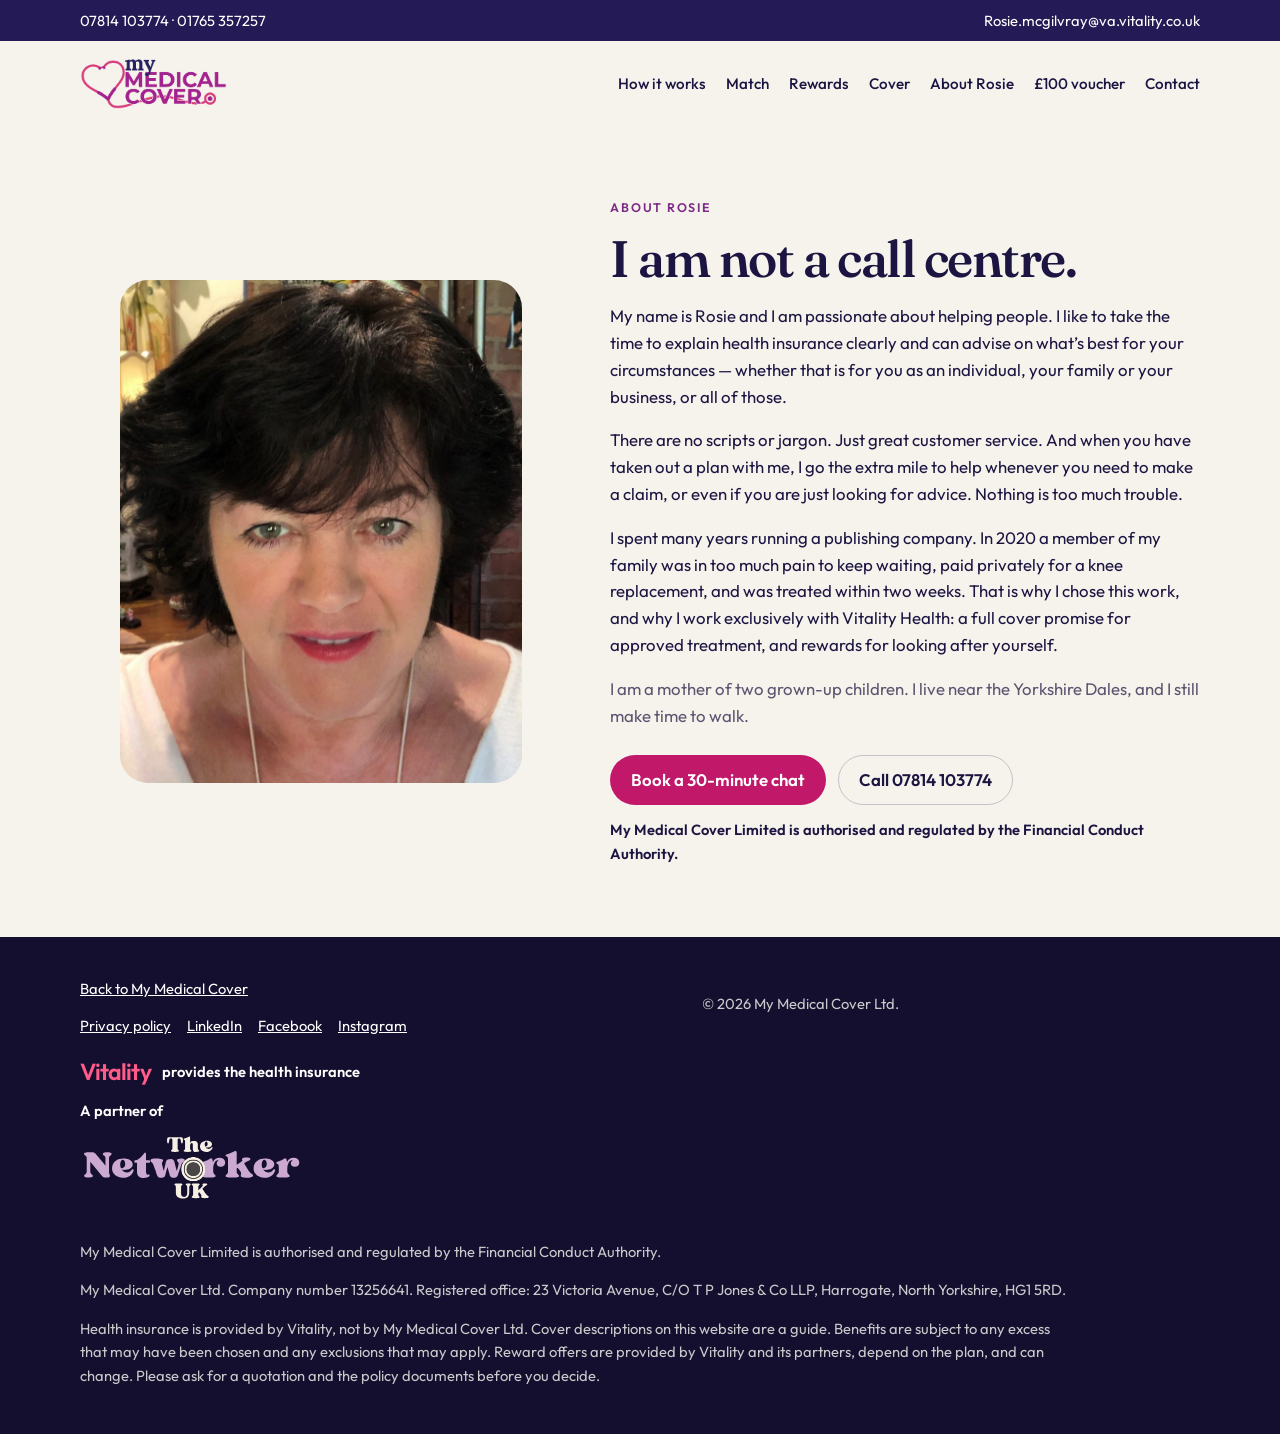
==== about.html @ 62c03670 "Show My Medical Cover as a partner of The Networker UK. Co-authored-by: Cursor <cursoragent@cursor.c" ====
<!DOCTYPE html>
<html lang="en-GB">
<head>
  <meta charset="utf-8">
  <meta name="viewport" content="width=device-width, initial-scale=1">
  <title>About Rosie McGilvray | My Medical Cover, Harrogate</title>
  <meta name="description" content="Rosie McGilvray at My Medical Cover Ltd in Harrogate explains Vitality health insurance in plain language, then stays with you after a plan starts.">
  <link rel="canonical" href="https://my-mc.co.uk/about.html">
  <meta property="og:title" content="About Rosie McGilvray | My Medical Cover, Harrogate">
  <meta property="og:description" content="Rosie McGilvray at My Medical Cover Ltd in Harrogate explains Vitality health insurance in plain language, then stays with you after a plan starts.">
  <meta property="og:type" content="website">
  <meta property="og:url" content="https://my-mc.co.uk/about.html">
  <meta property="og:image" content="https://my-mc.co.uk/assets/rosie.jpg">
  <meta property="og:locale" content="en_GB">
  <meta name="twitter:card" content="summary">
  <script type="application/ld+json">
  {"@context":"https://schema.org","@type":"ProfessionalService","@id":"https://my-mc.co.uk/#business","name":"My Medical Cover Ltd","url":"https://my-mc.co.uk/","email":"Rosie.mcgilvray@va.vitality.co.uk","telephone":["+447814103774","+441765357257"],"address":{"@type":"PostalAddress","streetAddress":"23 Victoria Avenue, C/O T P Jones & Co LLP","addressLocality":"Harrogate","addressRegion":"North Yorkshire","postalCode":"HG1 5RD","addressCountry":"GB"},"founder":{"@type":"Person","name":"Rosie McGilvray"},"sameAs":["https://www.facebook.com/My-Medical-Cover-Ltd-100905602225410/","https://instagram.com/mymedicalcover","https://www.linkedin.com/in/rosie-mcgilvray-77485217/"]}
  </script>
  <link rel="icon" href="assets/logo.png">
  <link rel="preconnect" href="https://fonts.googleapis.com">
  <link rel="preconnect" href="https://fonts.gstatic.com" crossorigin>
  <link href="https://fonts.googleapis.com/css2?family=Fraunces:opsz,wght@9..144,500;9..144,620&family=Outfit:wght@300;400;500;600&display=swap" rel="stylesheet">
  <link rel="stylesheet" href="css/styles.css?v=20">
</head>
<body>
  <a class="skip" href="#main">Skip to content</a>
  <div class="topbar">
    <div class="topbar-inner">
      <span><a href="tel:07814103774">07814 103774</a> · <a href="tel:01765357257">01765 357257</a></span>
      <a href="mailto:Rosie.mcgilvray@va.vitality.co.uk">Rosie.mcgilvray@va.vitality.co.uk</a>
    </div>
  </div>
  <header class="nav">
    <div class="nav-inner">
      <a class="logo" href="index.html" aria-label="My Medical Cover home"><img src="assets/logo.png" alt="My Medical Cover"></a>
      <button class="menu-btn" type="button" aria-expanded="false" aria-controls="nav-links">Menu</button>
      <ul class="nav-links" id="nav-links">
        <li><a href="index.html#steps">How it works</a></li>
        <li><a href="quiz.html">Match</a></li>
        <li><a href="rewards.html">Rewards</a></li>
        <li><a href="cover.html">Cover</a></li>
        <li><a href="about.html">About Rosie</a></li>
        <li><a href="refer.html">£100 voucher</a></li>
        <li><a href="index.html#contact">Contact</a></li>
      </ul>
    </div>
  </header>

  <main id="main">
    <section class="section">
      <div class="wrap split">
        <figure class="portrait">
          <img src="assets/rosie.jpg" width="852" height="1024" alt="Rosie McGilvray, who advises on Vitality health insurance through My Medical Cover">
        </figure>
        <div>
          <p class="kicker">About Rosie</p>
          <h1>I am not a call centre.</h1>
          <p>My name is Rosie and I am passionate about helping people. I like to take the time to explain health insurance clearly and can advise on what’s best for your circumstances — whether that is for you as an individual, your family or your business, or all of those.</p>
          <p>There are no scripts or jargon. Just great customer service. And when you have taken out a plan with me, I go the extra mile to help whenever you need to make a claim, or even if you are just looking for advice. Nothing is too much trouble.</p>
          <p>I spent many years running a publishing company. In 2020 a member of my family was in too much pain to keep waiting, paid privately for a knee replacement, and was treated within two weeks. That is why I chose this work, and why I work exclusively with Vitality Health: a full cover promise for approved treatment, and rewards for looking after yourself.</p>
          <p class="muted">I am a mother of two grown-up children. I live near the Yorkshire Dales, and I still make time to walk.</p>
          <div class="hero-actions">
            <a class="btn btn-primary" href="https://outlook.office365.com/owa/calendar/DiscussionwithRosie@VitalityCloud.onmicrosoft.com/bookings/">Book a 30-minute chat</a>
            <a class="btn btn-ghost" href="tel:07814103774">Call 07814 103774</a>
          </div>
          <p class="fca-note">My Medical Cover Limited is authorised and regulated by the Financial Conduct Authority.</p>
        </div>
      </div>
    </section>
  </main>

  <footer>
    <div class="wrap">
      <div class="footer-grid">
        <div>
          <a href="index.html">Back to My Medical Cover</a>
          <ul class="footer-links">
            <li><a href="privacy.html">Privacy policy</a></li>
            <li><a href="https://www.linkedin.com/in/rosie-mcgilvray-77485217/">LinkedIn</a></li>
            <li><a href="https://www.facebook.com/My-Medical-Cover-Ltd-100905602225410/">Facebook</a></li>
            <li><a href="https://instagram.com/mymedicalcover">Instagram</a></li>
          </ul>
        </div>
        <p>© <span id="year">2026</span> My Medical Cover Ltd.</p>
      </div>
      <div class="legal">
        <p class="partner partner-on-dark"><span class="vitality-mark">Vitality</span><span>provides the health insurance</span></p>
        <a class="networker-partner" href="https://www.thenetworkeruk.com" target="_blank" rel="noopener noreferrer">
          <span>A partner of</span>
          <img src="assets/networker.svg?v=2" alt="The Networker UK" width="148" height="68">
          <span class="visually-hidden">(opens in a new tab)</span>
        </a>
        <p>My Medical Cover Limited is authorised and regulated by the Financial Conduct Authority.</p>
        <p>My Medical Cover Ltd. Company number 13256641. Registered office: 23 Victoria Avenue, C/O T P Jones &amp; Co LLP, Harrogate, North Yorkshire, HG1 5RD.</p>
        <p>Health insurance is provided by Vitality, not by My Medical Cover Ltd. Cover descriptions on this website are a guide. Benefits are subject to any excess that may have been chosen and any exclusions that may apply. Reward offers are provided by Vitality and its partners, depend on the plan, and can change. Please ask for a quotation and the policy documents before you decide.</p>
      </div>
    </div>
  </footer>
  <script src="js/main.js?v=3"></script>
  <script>document.getElementById("year").textContent = new Date().getFullYear();</script>
</body>
</html>
---- css/styles.css ----
:root {
  --ink: #1c1542;
  --navy: #241a55;
  --magenta: #c2186a;
  --magenta-deep: #9c1454;
  --plum: #7c2b86;
  --blush: #f8eef4;
  --paper: #f6f2ec;
  --white: #fffcf8;
  --line: rgba(28, 21, 66, 0.12);
  --muted: #5b5570;
  --shadow: 0 24px 60px rgba(28, 21, 66, 0.08);
  --radius: 22px;
  --max: 1120px;
  --serif: "Fraunces", "Iowan Old Style", Palatino, serif;
  --sans: "Outfit", "Avenir Next", "Segoe UI", sans-serif;
}

* { box-sizing: border-box; }
html { scroll-behavior: smooth; }
body {
  margin: 0;
  color: var(--ink);
  background: var(--paper);
  font-family: var(--sans);
  font-size: 1.05rem;
  line-height: 1.6;
  font-weight: 400;
}
img { max-width: 100%; display: block; }
a { color: var(--magenta-deep); }
button, input, select, textarea { font-family: inherit; }
.skip {
  position: absolute;
  left: 1rem;
  top: -4rem;
  background: var(--ink);
  color: white;
  padding: 0.6rem 0.9rem;
  z-index: 20;
}
.skip:focus { top: 1rem; }
.visually-hidden {
  position: absolute;
  width: 1px;
  height: 1px;
  padding: 0;
  margin: -1px;
  overflow: hidden;
  clip: rect(0, 0, 0, 0);
  white-space: nowrap;
  border: 0;
}

.topbar {
  background: var(--navy);
  color: rgba(255, 252, 248, 0.88);
  font-size: 0.92rem;
}
.topbar-inner, .nav-inner, .wrap {
  width: min(var(--max), calc(100% - 2rem));
  margin-inline: auto;
}
.topbar-inner {
  display: flex;
  justify-content: space-between;
  gap: 1rem;
  padding: 0.55rem 0;
  flex-wrap: wrap;
}
.topbar a { color: white; text-decoration: none; }
.topbar a:hover { text-decoration: underline; }

.nav {
  position: sticky;
  top: 0;
  z-index: 10;
  background: rgba(246, 242, 236, 0.92);
  backdrop-filter: blur(14px);
  border-bottom: 1px solid transparent;
}
.nav.scrolled { border-bottom-color: var(--line); }
.nav-inner {
  display: flex;
  align-items: center;
  justify-content: space-between;
  gap: 1rem;
  min-height: 84px;
}
.logo img { height: 52px; width: auto; }
.nav-links {
  display: flex;
  align-items: center;
  gap: 1.25rem;
  list-style: none;
  margin: 0;
  padding: 0;
}
.nav-links a {
  color: var(--ink);
  text-decoration: none;
  font-size: 0.95rem;
  font-weight: 500;
}
.nav-links a:hover { color: var(--magenta-deep); }
.menu-btn {
  display: none;
  border: 1px solid var(--line);
  background: var(--white);
  border-radius: 999px;
  padding: 0.55rem 0.9rem;
  font-weight: 600;
}

.btn {
  display: inline-flex;
  align-items: center;
  justify-content: center;
  gap: 0.4rem;
  border-radius: 999px;
  padding: 0.85rem 1.25rem;
  text-decoration: none;
  font-weight: 600;
  border: 1.5px solid transparent;
  cursor: pointer;
  line-height: 1.2;
}
.btn-primary { background: var(--magenta); color: white; }
.btn-primary:hover { background: var(--magenta-deep); }
.btn-ghost {
  background: transparent;
  color: var(--ink);
  border-color: rgba(28, 21, 66, 0.22);
}
.btn-ghost:hover { border-color: var(--ink); }
.btn-light { background: white; color: var(--magenta-deep); }

.hero { padding: 3.2rem 0 2rem; }
.hero-grid {
  display: grid;
  grid-template-columns: 1.35fr 0.85fr;
  gap: 2.5rem;
  align-items: end;
}
.partner {
  display: flex;
  align-items: center;
  gap: 0.7rem;
  margin: 0 0 1rem;
  font-weight: 600;
}
.vitality-mark {
  color: #f41c5e;
  font-weight: 600;
  font-size: 1.45rem;
  letter-spacing: -0.04em;
  line-height: 1;
}
.partner-on-dark { color: white; margin: 0 0 1rem; }
.partner-on-dark .vitality-mark { color: #ff5c8a; }
.networker-partner {
  display: inline-flex;
  flex-direction: column;
  align-items: flex-start;
  gap: 0.35rem;
  margin: 0 0 1.2rem;
  color: white;
  text-decoration: none;
  font-weight: 600;
}
.networker-partner img {
  height: 78px;
  width: auto;
  display: block;
}
.about-tease {
  display: grid;
  grid-template-columns: 128px 1fr;
  gap: 1.4rem;
  align-items: center;
  background: var(--white);
  border: 1px solid var(--line);
  border-radius: 28px;
  padding: 1.15rem;
}
.about-tease img {
  width: 128px;
  height: 128px;
  object-fit: cover;
  object-position: center 15%;
  border-radius: 20px;
}
.about-tease h2 { font-size: clamp(1.8rem, 3vw, 2.4rem); }
.faq { display: grid; gap: 0.75rem; }
.faq article {
  background: var(--white);
  border: 1px solid var(--line);
  border-radius: 18px;
  padding: 1.15rem 1.25rem;
}
.faq h3 { font-size: 1.35rem; }
.faq p { margin: 0.35rem 0 0; }
.kicker {
  letter-spacing: 0.14em;
  text-transform: uppercase;
  font-size: 0.78rem;
  font-weight: 600;
  color: var(--plum);
  margin: 0 0 0.8rem;
}
h1, h2, h3 { font-family: var(--serif); font-weight: 560; letter-spacing: -0.03em; line-height: 1.08; }
h1 { font-size: clamp(3rem, 6vw, 5.35rem); margin: 0 0 1rem; }
.split h1, .refer h1 { font-size: clamp(2.2rem, 4vw, 3.3rem); }
.terms-title { font-size: 1.45rem; margin-top: 1.4rem; }
h2 { font-size: clamp(2.1rem, 4vw, 3.3rem); margin: 0 0 0.8rem; }
h3 { font-size: 1.45rem; margin: 0 0 0.4rem; }
.lede { font-size: 1.18rem; color: var(--muted); max-width: 38rem; }
.hero-actions { display: flex; flex-wrap: wrap; gap: 0.75rem; margin-top: 1.6rem; }
.fca-note {
  margin: 0.85rem 0 0;
  max-width: 36rem;
  font-size: 0.92rem;
  font-weight: 600;
  color: var(--ink);
}
.pull-quote {
  margin: 1.15rem 0 0;
  padding: 0 0 0 0.9rem;
  border: 0;
  border-left: 3px solid var(--magenta);
  max-width: 36rem;
}
.pull-quote p {
  margin: 0;
  font-family: var(--serif);
  font-size: 1.2rem;
  line-height: 1.35;
  color: var(--ink);
}
.pull-quote footer {
  margin-top: 0.4rem;
  padding: 0;
  background: transparent;
  color: var(--magenta-deep);
  font-weight: 600;
  font-size: 0.92rem;
}
.voucher-quote {
  margin: 1rem 0 0;
  padding: 0.9rem 0 0;
  border: 0;
  border-top: 1px solid rgba(255, 252, 248, 0.22);
}
.voucher-quote p { margin: 0; font-size: 0.98rem; }
.voucher-quote footer {
  margin-top: 0.35rem;
  padding: 0;
  background: transparent;
  color: white;
  font-weight: 600;
  font-size: 0.88rem;
}
.perk-band { padding: 0.4rem 0 1.2rem; }
.perk-carousel { position: relative; }
.perk-viewport {
  container-type: inline-size;
  overflow: hidden;
}
.perk-track {
  display: flex;
  gap: 0.75rem;
  transition: transform 0.55s ease;
}
.perk {
  display: flex;
  flex: 0 0 calc((100cqi - 2.25rem) / 4);
  flex-direction: column;
  background: var(--white);
  color: var(--ink);
  text-decoration: none;
  border: 1px solid var(--line);
  border-radius: 18px;
  overflow: hidden;
  box-shadow: 0 10px 24px rgba(20, 15, 46, 0.08);
}
.perk-controls {
  display: flex;
  gap: 0.5rem;
  margin-top: 0.9rem;
}
.perk-btn {
  display: inline-flex;
  align-items: center;
  justify-content: center;
  min-width: 2.6rem;
  height: 2.6rem;
  padding: 0 0.85rem;
  border-radius: 999px;
  border: 1.5px solid rgba(28, 21, 66, 0.22);
  background: var(--white);
  color: var(--ink);
  font-weight: 600;
  cursor: pointer;
}
.perk-btn svg {
  width: 1.15rem;
  height: 1.15rem;
  fill: none;
  stroke: currentColor;
  stroke-width: 1.8;
  stroke-linecap: round;
  stroke-linejoin: round;
}
.perk-pause { min-width: 5.2rem; }
@container (max-width: 900px) {
  .perk { flex-basis: calc((100cqi - 0.75rem) / 2); }
}
@container (max-width: 560px) {
  .perk { flex-basis: calc((100cqi - 0.75rem) / 1.2); }
}
.perk img {
  width: 100%;
  height: 132px;
  object-fit: cover;
}
.perk span { display: block; padding: 0.8rem 0.9rem 0.95rem; }
.perk strong { display: block; margin-bottom: 0.2rem; }
.perk small { display: block; color: var(--muted); font-weight: 500; line-height: 1.35; }

.voucher-card {
  background: var(--navy);
  color: white;
  border-radius: 28px;
  padding: 1.6rem 1.5rem 1.4rem;
  box-shadow: var(--shadow);
}
.voucher-card p { color: rgba(255, 252, 248, 0.94); }
.voucher-card .amount {
  color: white;
  font-family: var(--serif);
  font-size: 4.4rem;
  line-height: 0.9;
  margin: 0.2rem 0;
  font-weight: 560;
}
.voucher-card .amount span { font-size: 1.4rem; vertical-align: super; }
.voucher-card a { color: white; }
.voucher-card .btn-light { color: var(--navy); }
.voucher-card .btn-light:hover { background: var(--blush); color: var(--magenta-deep); }
.referrer {
  display: inline-block;
  border: 1px solid rgba(255,255,255,0.25);
  border-radius: 999px;
  padding: 0.25rem 0.7rem;
  font-size: 0.85rem;
  margin-bottom: 0.8rem;
}
.referrer a { color: white; font-weight: 600; }

.section { padding: 4.5rem 0; }
.section-head { max-width: 40rem; margin-bottom: 1.8rem; }
.muted { color: var(--muted); }

.split {
  display: grid;
  grid-template-columns: 0.9fr 1.1fr;
  gap: 3rem;
  align-items: center;
}
.portrait {
  border-radius: 28px;
  overflow: hidden;
  background: var(--blush);
  aspect-ratio: 4 / 5;
}
.portrait img { width: 100%; height: 100%; object-fit: cover; object-position: center 15%; }

.values, .cards, .quotes, .levels {
  display: grid;
  gap: 1rem;
}
.values { grid-template-columns: repeat(4, 1fr); }
.cards { grid-template-columns: repeat(3, 1fr); }
.levels { grid-template-columns: repeat(3, 1fr); }
.quotes { grid-template-columns: 1fr 1fr; }
.quotes.three { grid-template-columns: repeat(3, 1fr); }
.steps, .rewards { display: grid; gap: 1rem; }
.steps { grid-template-columns: repeat(3, 1fr); }
.start { padding-top: 0.4rem; padding-bottom: 1.5rem; }
.start-stage {
  background:
    radial-gradient(900px 280px at 100% 0%, rgba(216, 56, 120, 0.42), transparent 58%),
    linear-gradient(145deg, #241a55 0%, #3d226c 52%, #9a2464 100%);
  color: white;
  border-radius: 32px;
  padding: 2.4rem 2.1rem 2rem;
  box-shadow: 0 28px 70px rgba(36, 26, 85, 0.22);
}
.start-stage .kicker { color: #ffc6df; }
.start-stage h2 { color: white; }
.start-stage .section-head { margin-bottom: 1.4rem; }
.start-stage .section-head p:last-child { color: rgba(255, 252, 248, 0.82); margin: 0; }
.choices { display: grid; grid-template-columns: repeat(4, 1fr); gap: 0.75rem; }
.choice {
  display: flex;
  flex-direction: column;
  align-items: center;
  gap: 0.45rem;
  border: 1.5px solid transparent;
  background: var(--white);
  color: var(--ink);
  border-radius: 18px;
  padding: 1.05rem 0.8rem 0.95rem;
  font-size: 1.05rem;
  font-weight: 600;
  text-align: center;
  cursor: pointer;
  box-shadow: 0 10px 24px rgba(20, 15, 46, 0.12);
  transition: background 0.15s ease, color 0.15s ease, transform 0.15s ease;
}
.choice-icon {
  width: 28px;
  height: 28px;
  fill: none;
  stroke: currentColor;
  stroke-width: 1.7;
  stroke-linecap: round;
  stroke-linejoin: round;
}
.choice:hover { transform: translateY(-2px); }
.choice[aria-pressed="true"] {
  background: var(--magenta);
  color: white;
  box-shadow: 0 12px 28px rgba(194, 24, 106, 0.35);
}
.quiz-count { margin: 0 0 0.7rem; color: rgba(255, 252, 248, 0.82); font-weight: 600; }
.quiz-progress {
  height: 6px;
  border-radius: 999px;
  background: rgba(255, 252, 248, 0.22);
  margin-bottom: 1.3rem;
  overflow: hidden;
}
.quiz-progress span {
  display: block;
  height: 100%;
  width: 20%;
  background: white;
  border-radius: inherit;
}
.quiz-options { display: grid; grid-template-columns: 1fr 1fr; gap: 0.75rem; }
#start, #quiz { scroll-margin-top: 96px; }
.quiz-option {
  display: flex;
  flex-direction: row;
  align-items: center;
  gap: 0.75rem;
  text-align: left;
  min-height: 4.6rem;
}
.quiz-option input { margin: 0; flex: none; }
.quiz-option .emoji { font-size: 1.45rem; line-height: 1; flex: none; }
.quiz-option small { display: block; font-weight: 500; color: var(--muted); margin-top: 0.15rem; }
.quiz-option[aria-pressed="true"] small { color: rgba(255, 252, 248, 0.86); }
.quiz-nav { display: flex; flex-wrap: wrap; gap: 0.75rem; margin-top: 1rem; }
.start-stage .quiz-back {
  color: white;
  border-color: rgba(255, 252, 248, 0.4);
  background: transparent;
}
.quiz-form {
  margin-top: 0.2rem;
  color: var(--ink);
}
.quiz-form .quiz-back {
  color: var(--ink);
  border-color: rgba(28, 21, 66, 0.28);
}
#quiz-success, #quiz-success h3, #quiz-success p { color: var(--ink); }
#quiz-time-label { font-size: 0.9rem; font-weight: 600; }
.quiz-step h2 { color: white; font-size: clamp(1.8rem, 3vw, 2.5rem); }
.quiz-step > p { color: rgba(255, 252, 248, 0.86); margin-top: 0; }
.choice-result { margin-top: 1rem; color: var(--ink); }
.choice-result h3 { margin-top: 0; color: var(--ink); }
.rewards { grid-template-columns: repeat(3, 1fr); }
.step-num {
  font-family: var(--serif);
  font-size: 2rem;
  color: var(--magenta);
  line-height: 1;
  margin-bottom: 0.35rem;
}

.panel, .quote, .level {
  background: var(--white);
  border: 1px solid var(--line);
  border-radius: var(--radius);
  padding: 1.25rem 1.2rem 1.15rem;
}
.panel.reward {
  padding: 0;
  overflow: hidden;
  display: flex;
  flex-direction: column;
}
.reward img {
  width: 100%;
  height: 180px;
  object-fit: cover;
}
.reward > div { padding: 1.05rem 1.15rem 1.15rem; }
.panel strong { display: block; font-size: 1.05rem; margin-bottom: 0.35rem; }
.list { margin: 0; padding-left: 1.1rem; }
.list li { margin: 0.45rem 0; }
.note {
  font-size: 0.92rem;
  color: var(--muted);
  border-left: 3px solid var(--magenta);
  padding-left: 0.9rem;
  margin-top: 1.2rem;
}

.quote p { margin: 0 0 0.8rem; }
.quote footer {
  font-weight: 600;
  font-size: 0.95rem;
  background: transparent;
  color: var(--magenta-deep);
  padding: 0;
}
.more-quotes { margin-top: 1rem; }
.more-quotes summary {
  cursor: pointer;
  font-weight: 600;
  color: var(--magenta-deep);
}

.refer {
  background: linear-gradient(180deg, #f3e4ee 0%, var(--paper) 100%);
}
.refer-grid {
  display: grid;
  grid-template-columns: 0.85fr 1.15fr;
  gap: 2rem;
  align-items: start;
}
form {
  background: var(--white);
  border-radius: 28px;
  padding: 1.4rem;
  border: 1px solid var(--line);
  box-shadow: var(--shadow);
}
.fields { display: grid; grid-template-columns: 1fr 1fr; gap: 0.85rem; }
.field { display: flex; flex-direction: column; gap: 0.35rem; }
.field.full { grid-column: 1 / -1; }
label { font-size: 0.9rem; font-weight: 600; }
input, select, textarea {
  border: 1px solid rgba(28, 21, 66, 0.18);
  background: #fff;
  border-radius: 12px;
  padding: 0.75rem 0.8rem;
  font-size: 1rem;
  color: var(--ink);
}
textarea { min-height: 110px; resize: vertical; }
input:focus, select:focus, textarea:focus {
  outline: 2px solid var(--magenta);
  border-color: transparent;
}
.check {
  display: flex;
  gap: 0.65rem;
  align-items: flex-start;
  font-size: 0.95rem;
  font-weight: 400;
}
.check input { margin-top: 0.25rem; }
.hp {
  position: absolute;
  left: -9999px;
  height: 0;
  overflow: hidden;
}
.error {
  color: #9c1454;
  font-size: 0.92rem;
  margin: 0.4rem 0 0;
  min-height: 1.2em;
}
.success {
  background: var(--white);
  border-radius: 28px;
  padding: 2rem 1.5rem;
  border: 1px solid var(--line);
}
.terms { font-size: 0.95rem; }
.terms li { margin: 0.4rem 0; }

.contact-row {
  display: grid;
  grid-template-columns: 1.2fr 0.8fr;
  gap: 2rem;
  align-items: center;
}
.contact-card {
  background: var(--navy);
  color: white;
  border-radius: 28px;
  padding: 1.6rem;
}
.contact-card a { color: white; }

body > footer {
  background: #140f2e;
  color: rgba(255, 252, 248, 0.78);
  padding: 2.5rem 0 2rem;
  font-size: 0.92rem;
}
body > footer a { color: white; }
.footer-grid {
  display: grid;
  grid-template-columns: 1.2fr 1fr;
  gap: 1.5rem;
}
.legal { margin-top: 1.4rem; max-width: 62rem; }
.footer-links { display: flex; gap: 1rem; flex-wrap: wrap; list-style: none; padding: 0; margin: 0.8rem 0 0; }

.doc { padding: 3rem 0 4rem; }
.doc-body { max-width: 46rem; }
.doc-body h2 { font-size: 1.7rem; margin-top: 2rem; }
.doc-body ul { padding-left: 1.2rem; }

:focus-visible { outline: 2px solid var(--magenta); outline-offset: 3px; }

@media (max-width: 900px) {
  .hero-grid, .split, .refer-grid, .contact-row, .footer-grid,
  .values, .cards, .levels, .steps, .quotes.three, .choices { grid-template-columns: 1fr; }
  .rewards { grid-template-columns: 1fr 1fr; }
  .start-stage { padding: 1.5rem 1.1rem 1.25rem; border-radius: 24px; }
  .choice { flex-direction: row; justify-content: flex-start; text-align: left; padding-left: 1.1rem; gap: 0.75rem; }
  .quiz-options { grid-template-columns: 1fr; }
  .quotes { grid-template-columns: 1fr; }
  .menu-btn { display: inline-flex; }
  .nav-links {
    display: none;
    position: absolute;
    left: 0;
    right: 0;
    top: 100%;
    background: var(--paper);
    flex-direction: column;
    align-items: flex-start;
    padding: 0.6rem 1rem 1rem;
    border-bottom: 1px solid var(--line);
  }
  .nav-links.open { display: flex; }
  .nav { position: sticky; }
  .fields { grid-template-columns: 1fr; }
  h1 { font-size: clamp(2.5rem, 12vw, 3.6rem); }
}

@media (max-width: 560px) {
  .rewards { grid-template-columns: 1fr; }
  .about-tease { grid-template-columns: 88px 1fr; gap: 0.9rem; }
  .about-tease img { width: 88px; height: 88px; }
}

@media (prefers-reduced-motion: reduce) {
  html { scroll-behavior: auto; }
  .choice { transition: none; }
  .choice:hover { transform: none; }
  .perk-track { transition: none; }
}
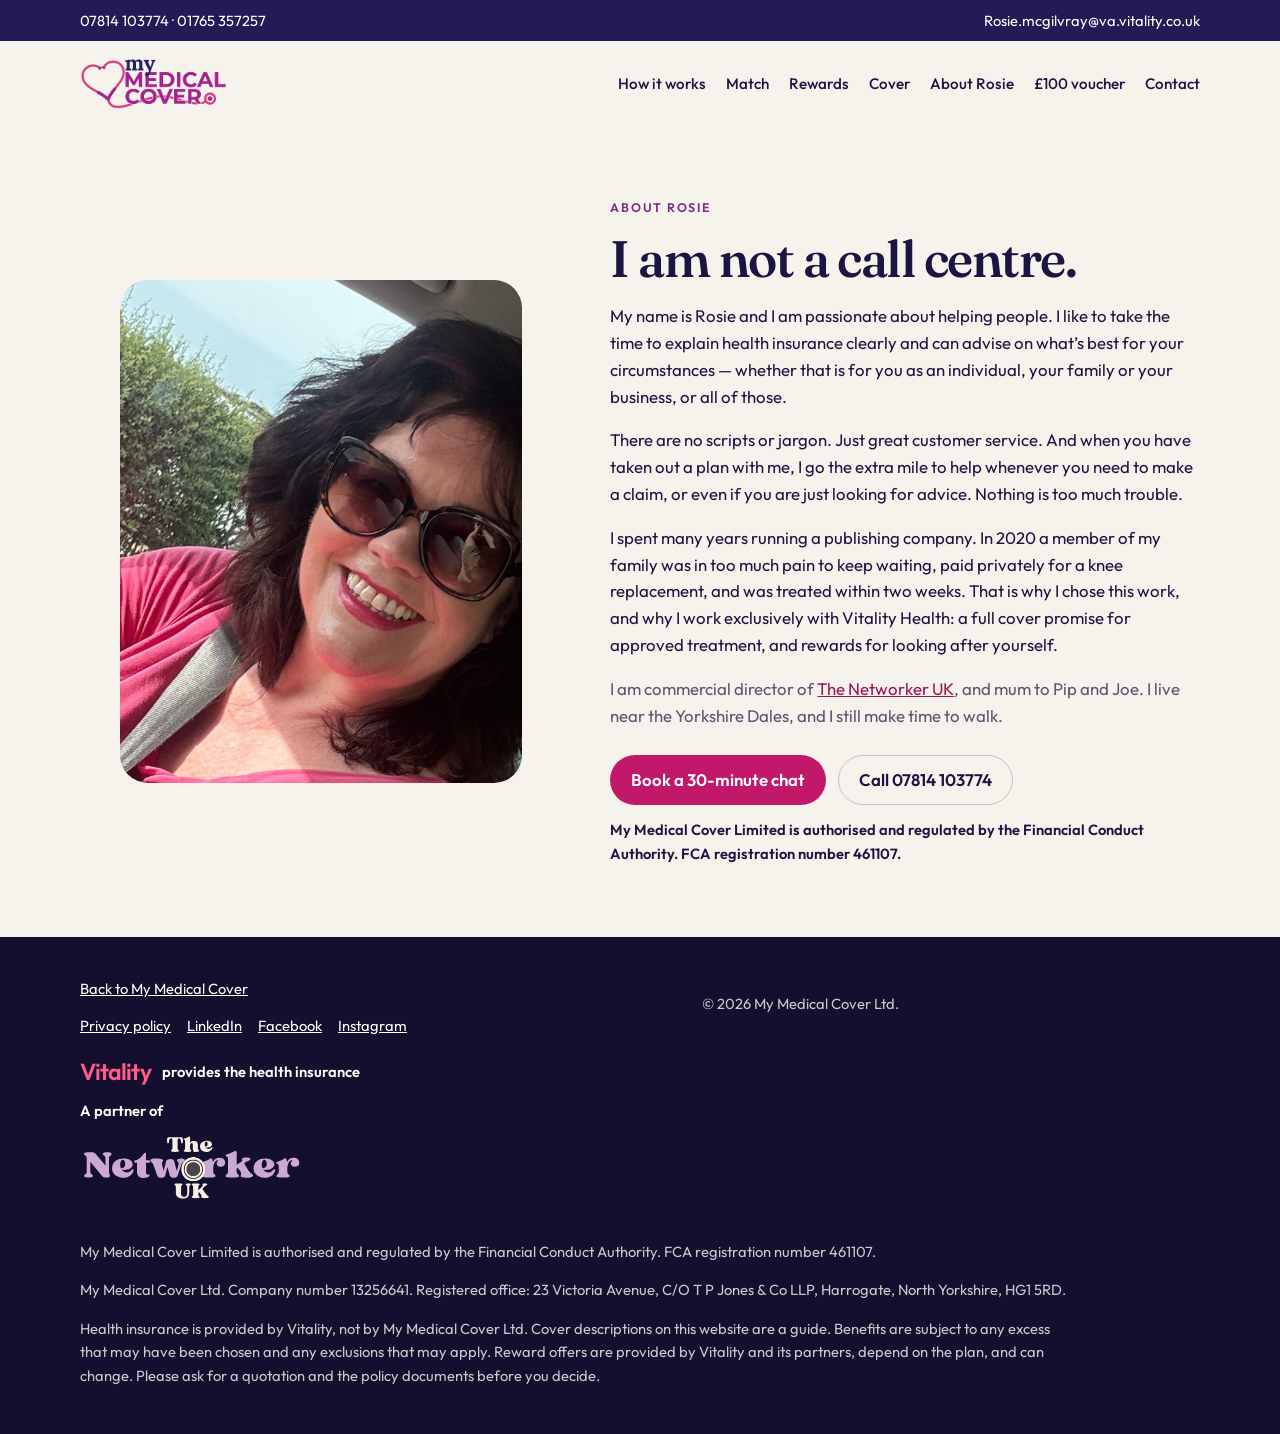
==== commit e90cb8be: "Add the FCA registration number, and update the homepage and match form. Co-authored-by: Cursor <cur" ====
--- a/about.html
+++ b/about.html
@@ -4,10 +4,10 @@
   <meta charset="utf-8">
   <meta name="viewport" content="width=device-width, initial-scale=1">
   <title>About Rosie McGilvray | My Medical Cover, Harrogate</title>
-  <meta name="description" content="Rosie McGilvray at My Medical Cover Ltd in Harrogate explains Vitality health insurance in plain language, then stays with you after a plan starts.">
+  <meta name="description" content="Rosie McGilvray at My Medical Cover Ltd explains Vitality health insurance in plain language, and is here to help you after a plan starts.">
   <link rel="canonical" href="https://my-mc.co.uk/about.html">
   <meta property="og:title" content="About Rosie McGilvray | My Medical Cover, Harrogate">
-  <meta property="og:description" content="Rosie McGilvray at My Medical Cover Ltd in Harrogate explains Vitality health insurance in plain language, then stays with you after a plan starts.">
+  <meta property="og:description" content="Rosie McGilvray at My Medical Cover Ltd explains Vitality health insurance in plain language, and is here to help you after a plan starts.">
   <meta property="og:type" content="website">
   <meta property="og:url" content="https://my-mc.co.uk/about.html">
   <meta property="og:image" content="https://my-mc.co.uk/assets/rosie.jpg">
@@ -20,7 +20,7 @@
   <link rel="preconnect" href="https://fonts.googleapis.com">
   <link rel="preconnect" href="https://fonts.gstatic.com" crossorigin>
   <link href="https://fonts.googleapis.com/css2?family=Fraunces:opsz,wght@9..144,500;9..144,620&family=Outfit:wght@300;400;500;600&display=swap" rel="stylesheet">
-  <link rel="stylesheet" href="css/styles.css?v=20">
+  <link rel="stylesheet" href="css/styles.css?v=21">
 </head>
 <body>
   <a class="skip" href="#main">Skip to content</a>
@@ -50,7 +50,7 @@
     <section class="section">
       <div class="wrap split">
         <figure class="portrait">
-          <img src="assets/rosie.jpg" width="852" height="1024" alt="Rosie McGilvray, who advises on Vitality health insurance through My Medical Cover">
+          <img src="assets/rosie.jpg?v=2" width="700" height="820" alt="Rosie McGilvray, who advises on Vitality health insurance through My Medical Cover">
         </figure>
         <div>
           <p class="kicker">About Rosie</p>
@@ -58,12 +58,12 @@
           <p>My name is Rosie and I am passionate about helping people. I like to take the time to explain health insurance clearly and can advise on what’s best for your circumstances — whether that is for you as an individual, your family or your business, or all of those.</p>
           <p>There are no scripts or jargon. Just great customer service. And when you have taken out a plan with me, I go the extra mile to help whenever you need to make a claim, or even if you are just looking for advice. Nothing is too much trouble.</p>
           <p>I spent many years running a publishing company. In 2020 a member of my family was in too much pain to keep waiting, paid privately for a knee replacement, and was treated within two weeks. That is why I chose this work, and why I work exclusively with Vitality Health: a full cover promise for approved treatment, and rewards for looking after yourself.</p>
-          <p class="muted">I am a mother of two grown-up children. I live near the Yorkshire Dales, and I still make time to walk.</p>
+          <p class="muted">I am commercial director of <a href="https://www.thenetworkeruk.com" target="_blank" rel="noopener noreferrer">The Networker UK<span class="visually-hidden"> (opens in a new tab)</span></a>, and mum to Pip and Joe. I live near the Yorkshire Dales, and I still make time to walk.</p>
           <div class="hero-actions">
             <a class="btn btn-primary" href="https://outlook.office365.com/owa/calendar/DiscussionwithRosie@VitalityCloud.onmicrosoft.com/bookings/">Book a 30-minute chat</a>
             <a class="btn btn-ghost" href="tel:07814103774">Call 07814 103774</a>
           </div>
-          <p class="fca-note">My Medical Cover Limited is authorised and regulated by the Financial Conduct Authority.</p>
+          <p class="fca-note">My Medical Cover Limited is authorised and regulated by the Financial Conduct Authority. FCA registration number 461107.</p>
         </div>
       </div>
     </section>
@@ -90,7 +90,7 @@
           <img src="assets/networker.svg?v=2" alt="The Networker UK" width="148" height="68">
           <span class="visually-hidden">(opens in a new tab)</span>
         </a>
-        <p>My Medical Cover Limited is authorised and regulated by the Financial Conduct Authority.</p>
+        <p>My Medical Cover Limited is authorised and regulated by the Financial Conduct Authority. FCA registration number 461107.</p>
         <p>My Medical Cover Ltd. Company number 13256641. Registered office: 23 Victoria Avenue, C/O T P Jones &amp; Co LLP, Harrogate, North Yorkshire, HG1 5RD.</p>
         <p>Health insurance is provided by Vitality, not by My Medical Cover Ltd. Cover descriptions on this website are a guide. Benefits are subject to any excess that may have been chosen and any exclusions that may apply. Reward offers are provided by Vitality and its partners, depend on the plan, and can change. Please ask for a quotation and the policy documents before you decide.</p>
       </div>
--- a/css/styles.css
+++ b/css/styles.css
@@ -187,7 +187,7 @@
   width: 128px;
   height: 128px;
   object-fit: cover;
-  object-position: center 15%;
+  object-position: center 30%;
   border-radius: 20px;
 }
 .about-tease h2 { font-size: clamp(1.8rem, 3vw, 2.4rem); }
@@ -373,7 +373,7 @@
   background: var(--blush);
   aspect-ratio: 4 / 5;
 }
-.portrait img { width: 100%; height: 100%; object-fit: cover; object-position: center 15%; }
+.portrait img { width: 100%; height: 100%; object-fit: cover; object-position: center 30%; }
 
 .values, .cards, .quotes, .levels {
   display: grid;
@@ -463,6 +463,14 @@
 .quiz-option small { display: block; font-weight: 500; color: var(--muted); margin-top: 0.15rem; }
 .quiz-option[aria-pressed="true"] small { color: rgba(255, 252, 248, 0.86); }
 .quiz-nav { display: flex; flex-wrap: wrap; gap: 0.75rem; margin-top: 1rem; }
+.start-stage .quiz-next {
+  background: white;
+  color: var(--navy);
+  border-color: white;
+}
+.start-stage .quiz-next:disabled { opacity: 0.45; cursor: not-allowed; }
+.quiz-form .quiz-option:has(input:checked) { background: var(--magenta); color: white; }
+.quiz-form .quiz-option:has(input:checked) small { color: rgba(255, 252, 248, 0.86); }
 .start-stage .quiz-back {
   color: white;
   border-color: rgba(255, 252, 248, 0.4);
@@ -477,6 +485,22 @@
   border-color: rgba(28, 21, 66, 0.28);
 }
 #quiz-success, #quiz-success h3, #quiz-success p { color: var(--ink); }
+#quiz-success .hero-actions { margin-top: 1.15rem; }
+.match-list { margin: 1rem 0 0; display: grid; gap: 0.7rem; }
+.match-list div { display: grid; gap: 0.12rem; }
+.match-list dt {
+  margin: 0;
+  font-size: 0.78rem;
+  font-weight: 600;
+  letter-spacing: 0.04em;
+  text-transform: uppercase;
+  color: var(--muted);
+}
+.match-list dd { margin: 0; font-weight: 600; color: var(--ink); }
+@media (min-width: 760px) {
+  .match-list { grid-template-columns: 1fr 1fr; column-gap: 1.75rem; }
+  .match-list div:last-child { grid-column: 1 / -1; }
+}
 #quiz-time-label { font-size: 0.9rem; font-weight: 600; }
 .quiz-step h2 { color: white; font-size: clamp(1.8rem, 3vw, 2.5rem); }
 .quiz-step > p { color: rgba(255, 252, 248, 0.86); margin-top: 0; }
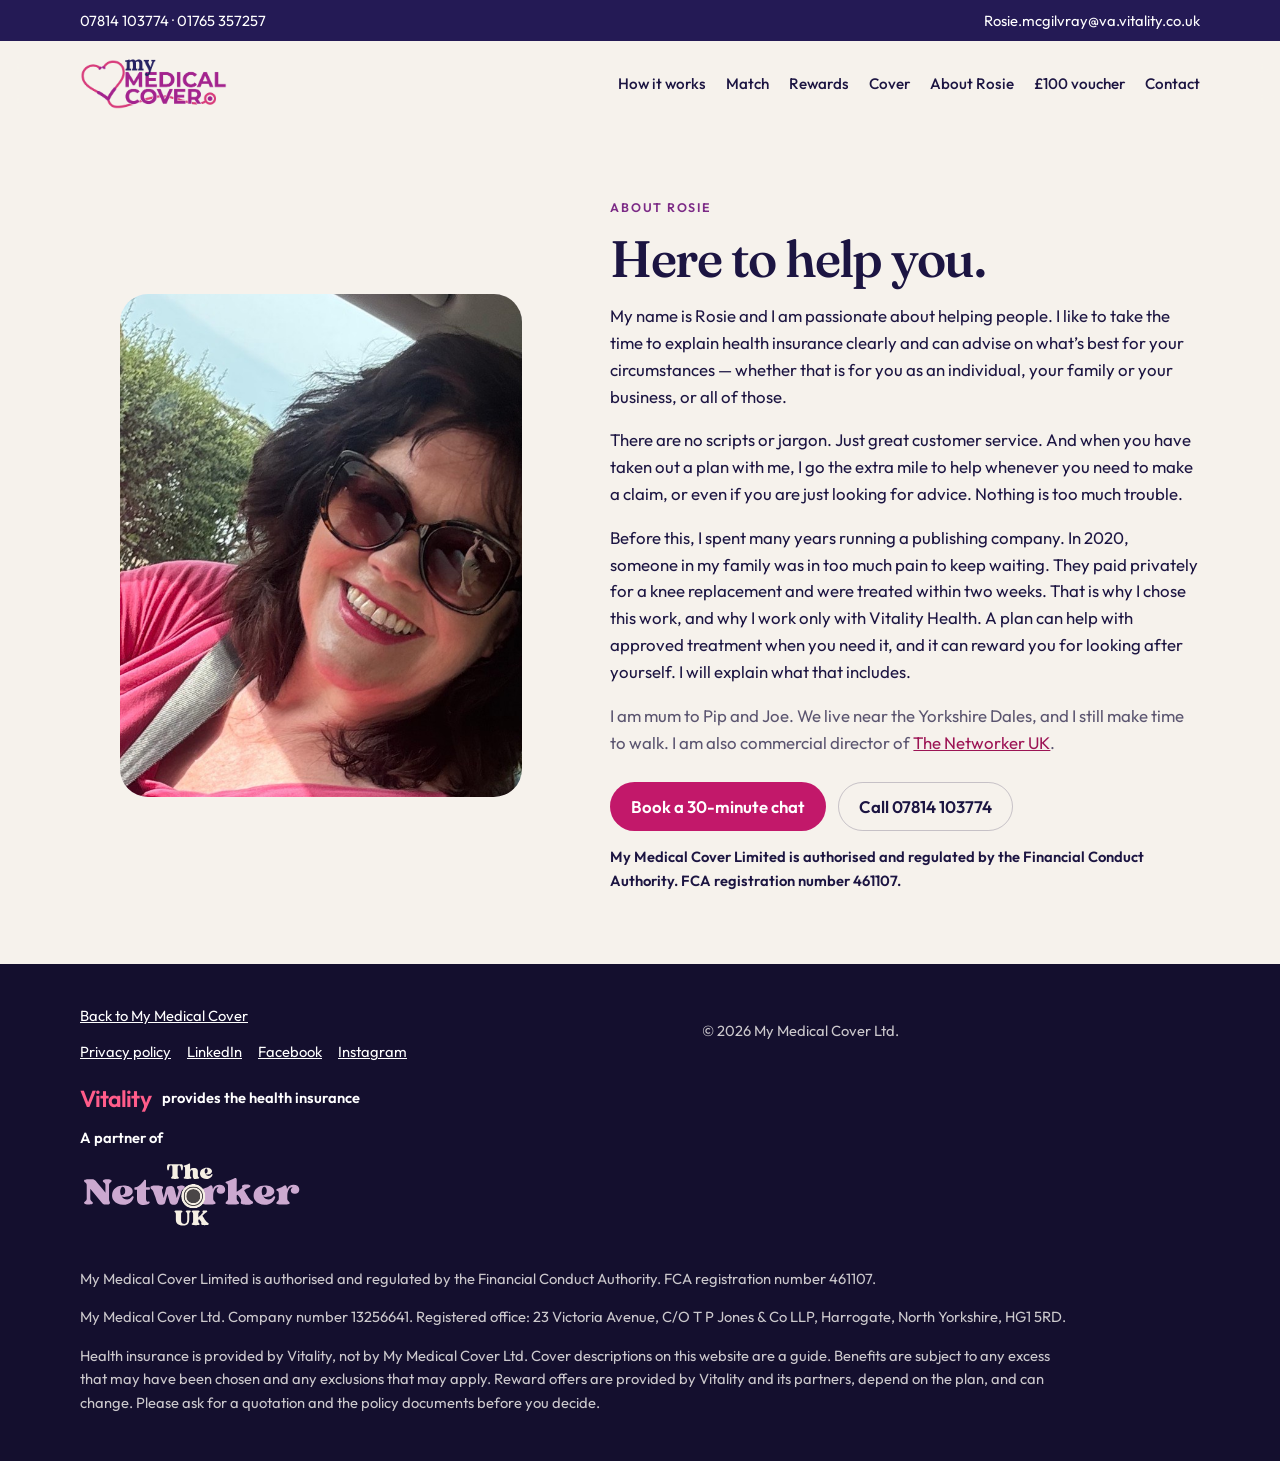
==== commit 1588b13e: "Rewrite Rosie's story so it reads more clearly. Co-authored-by: Cursor <cursoragent@cursor.com>" ====
--- a/about.html
+++ b/about.html
@@ -54,11 +54,11 @@
         </figure>
         <div>
           <p class="kicker">About Rosie</p>
-          <h1>I am not a call centre.</h1>
+          <h1>Here to help you.</h1>
           <p>My name is Rosie and I am passionate about helping people. I like to take the time to explain health insurance clearly and can advise on what’s best for your circumstances — whether that is for you as an individual, your family or your business, or all of those.</p>
           <p>There are no scripts or jargon. Just great customer service. And when you have taken out a plan with me, I go the extra mile to help whenever you need to make a claim, or even if you are just looking for advice. Nothing is too much trouble.</p>
-          <p>I spent many years running a publishing company. In 2020 a member of my family was in too much pain to keep waiting, paid privately for a knee replacement, and was treated within two weeks. That is why I chose this work, and why I work exclusively with Vitality Health: a full cover promise for approved treatment, and rewards for looking after yourself.</p>
-          <p class="muted">I am commercial director of <a href="https://www.thenetworkeruk.com" target="_blank" rel="noopener noreferrer">The Networker UK<span class="visually-hidden"> (opens in a new tab)</span></a>, and mum to Pip and Joe. I live near the Yorkshire Dales, and I still make time to walk.</p>
+          <p>Before this, I spent many years running a publishing company. In 2020, someone in my family was in too much pain to keep waiting. They paid privately for a knee replacement and were treated within two weeks. That is why I chose this work, and why I work only with Vitality Health. A plan can help with approved treatment when you need it, and it can reward you for looking after yourself. I will explain what that includes.</p>
+          <p class="muted">I am mum to Pip and Joe. We live near the Yorkshire Dales, and I still make time to walk. I am also commercial director of <a href="https://www.thenetworkeruk.com" target="_blank" rel="noopener noreferrer">The Networker UK<span class="visually-hidden"> (opens in a new tab)</span></a>.</p>
           <div class="hero-actions">
             <a class="btn btn-primary" href="https://outlook.office365.com/owa/calendar/DiscussionwithRosie@VitalityCloud.onmicrosoft.com/bookings/">Book a 30-minute chat</a>
             <a class="btn btn-ghost" href="tel:07814103774">Call 07814 103774</a>
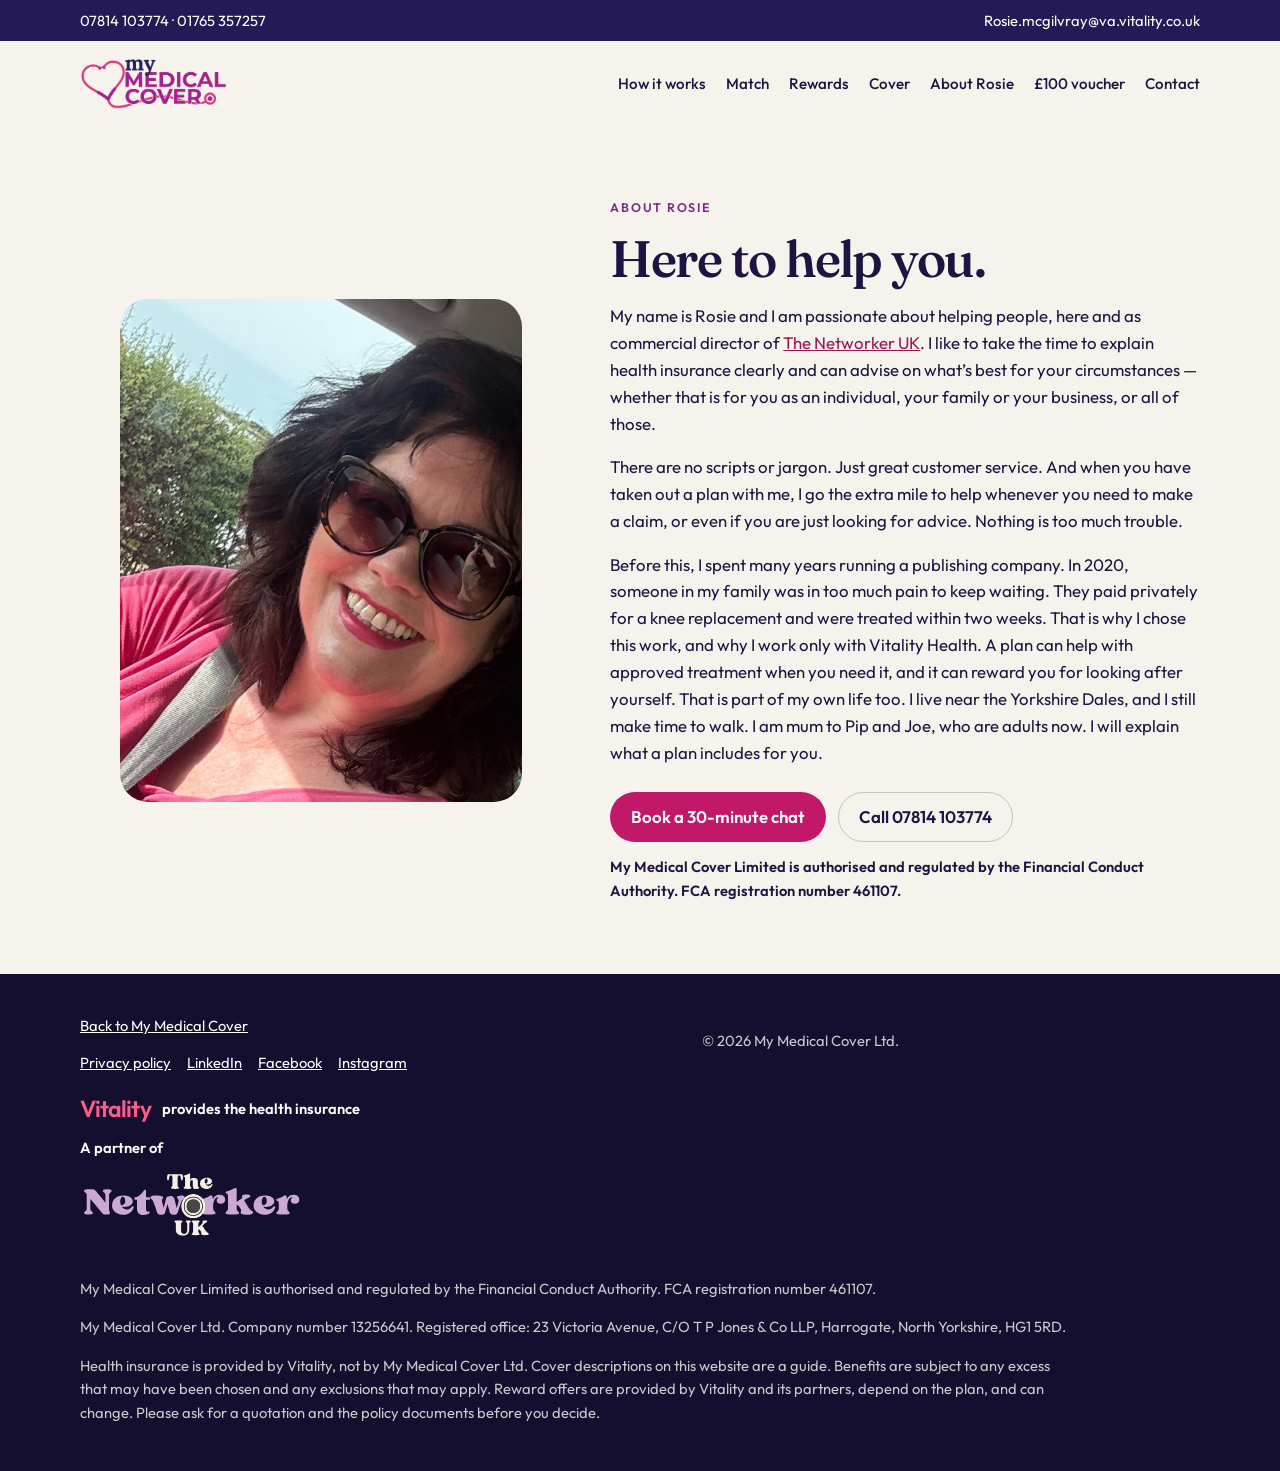
==== commit 039a93d1: "Place Rosie's family and The Networker UK inside her story, and say Pip and Joe are adults. Co-autho" ====
--- a/about.html
+++ b/about.html
@@ -55,10 +55,9 @@
         <div>
           <p class="kicker">About Rosie</p>
           <h1>Here to help you.</h1>
-          <p>My name is Rosie and I am passionate about helping people. I like to take the time to explain health insurance clearly and can advise on what’s best for your circumstances — whether that is for you as an individual, your family or your business, or all of those.</p>
+          <p>My name is Rosie and I am passionate about helping people, here and as commercial director of <a href="https://www.thenetworkeruk.com" target="_blank" rel="noopener noreferrer">The Networker UK<span class="visually-hidden"> (opens in a new tab)</span></a>. I like to take the time to explain health insurance clearly and can advise on what’s best for your circumstances — whether that is for you as an individual, your family or your business, or all of those.</p>
           <p>There are no scripts or jargon. Just great customer service. And when you have taken out a plan with me, I go the extra mile to help whenever you need to make a claim, or even if you are just looking for advice. Nothing is too much trouble.</p>
-          <p>Before this, I spent many years running a publishing company. In 2020, someone in my family was in too much pain to keep waiting. They paid privately for a knee replacement and were treated within two weeks. That is why I chose this work, and why I work only with Vitality Health. A plan can help with approved treatment when you need it, and it can reward you for looking after yourself. I will explain what that includes.</p>
-          <p class="muted">I am mum to Pip and Joe. We live near the Yorkshire Dales, and I still make time to walk. I am also commercial director of <a href="https://www.thenetworkeruk.com" target="_blank" rel="noopener noreferrer">The Networker UK<span class="visually-hidden"> (opens in a new tab)</span></a>.</p>
+          <p>Before this, I spent many years running a publishing company. In 2020, someone in my family was in too much pain to keep waiting. They paid privately for a knee replacement and were treated within two weeks. That is why I chose this work, and why I work only with Vitality Health. A plan can help with approved treatment when you need it, and it can reward you for looking after yourself. That is part of my own life too. I live near the Yorkshire Dales, and I still make time to walk. I am mum to Pip and Joe, who are adults now. I will explain what a plan includes for you.</p>
           <div class="hero-actions">
             <a class="btn btn-primary" href="https://outlook.office365.com/owa/calendar/DiscussionwithRosie@VitalityCloud.onmicrosoft.com/bookings/">Book a 30-minute chat</a>
             <a class="btn btn-ghost" href="tel:07814103774">Call 07814 103774</a>
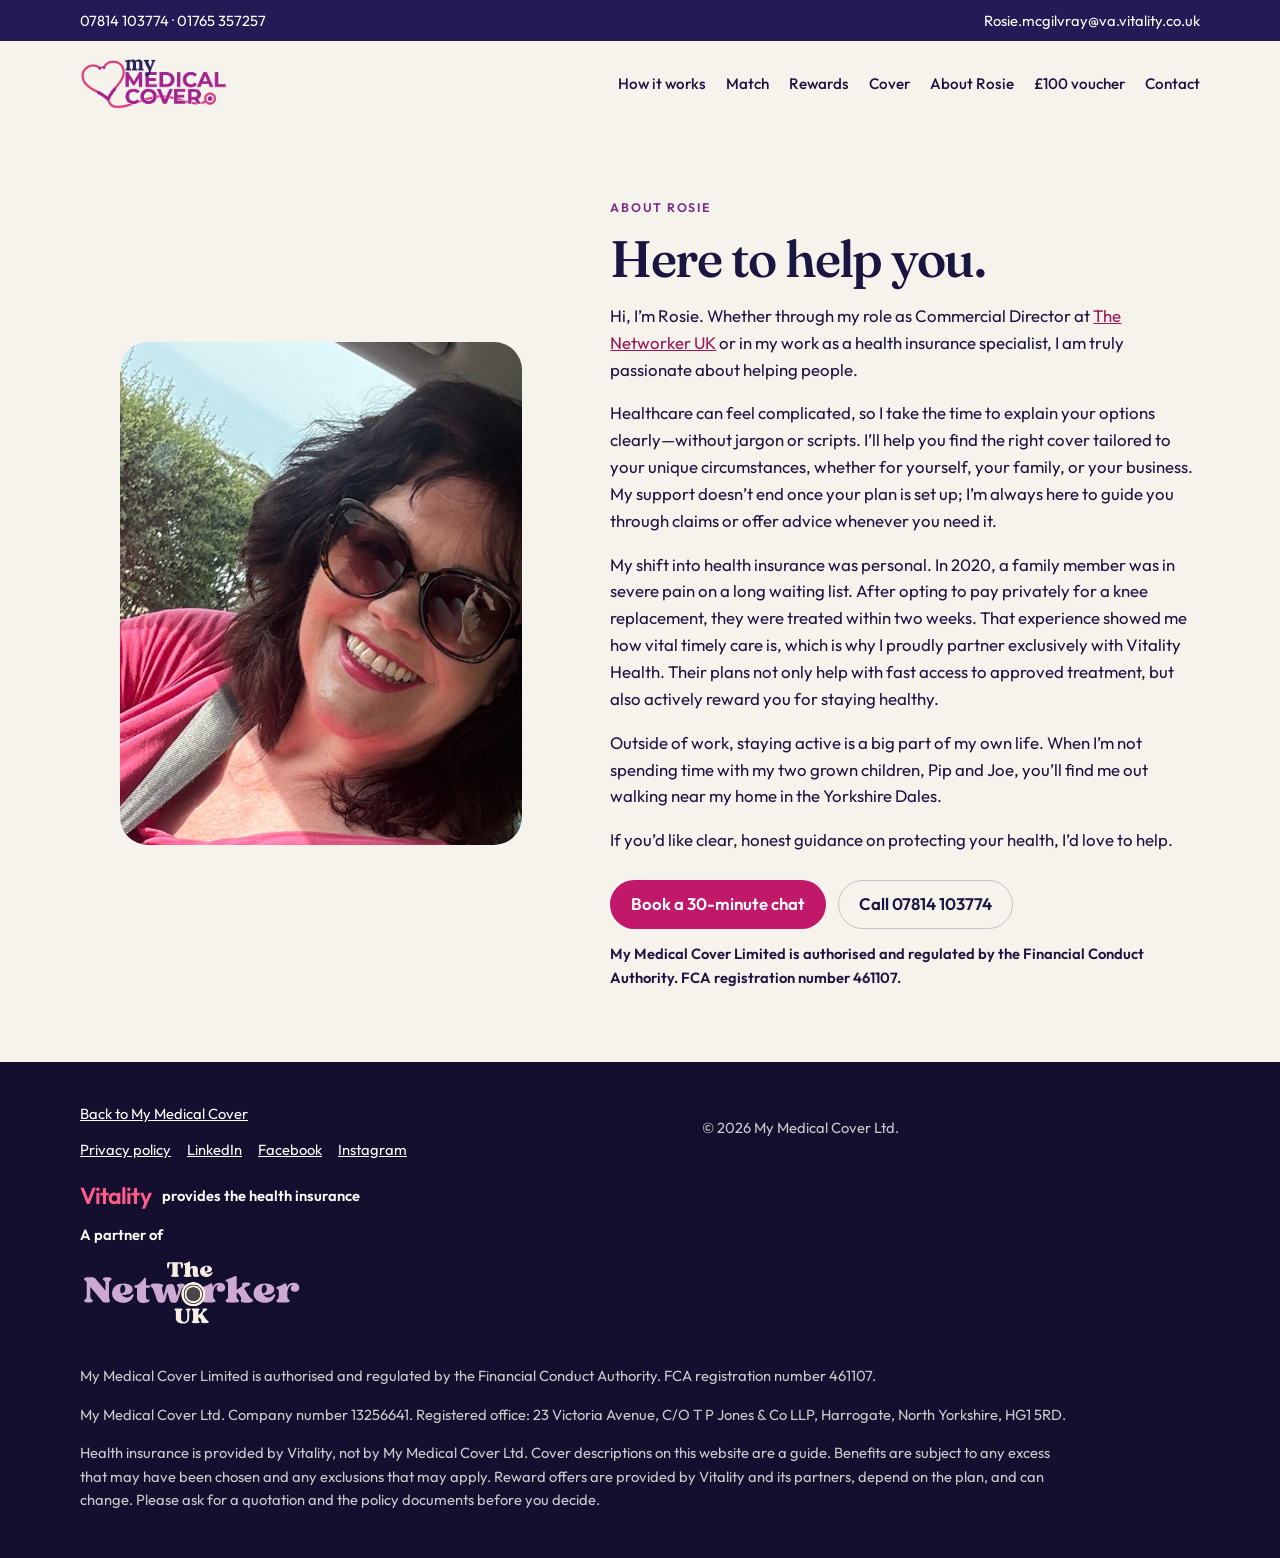
==== commit e51ff499: "Replace Rosie's bio with her own account of the work and her family. Co-authored-by: Cursor <cursora" ====
--- a/about.html
+++ b/about.html
@@ -55,9 +55,11 @@
         <div>
           <p class="kicker">About Rosie</p>
           <h1>Here to help you.</h1>
-          <p>My name is Rosie and I am passionate about helping people, here and as commercial director of <a href="https://www.thenetworkeruk.com" target="_blank" rel="noopener noreferrer">The Networker UK<span class="visually-hidden"> (opens in a new tab)</span></a>. I like to take the time to explain health insurance clearly and can advise on what’s best for your circumstances — whether that is for you as an individual, your family or your business, or all of those.</p>
-          <p>There are no scripts or jargon. Just great customer service. And when you have taken out a plan with me, I go the extra mile to help whenever you need to make a claim, or even if you are just looking for advice. Nothing is too much trouble.</p>
-          <p>Before this, I spent many years running a publishing company. In 2020, someone in my family was in too much pain to keep waiting. They paid privately for a knee replacement and were treated within two weeks. That is why I chose this work, and why I work only with Vitality Health. A plan can help with approved treatment when you need it, and it can reward you for looking after yourself. That is part of my own life too. I live near the Yorkshire Dales, and I still make time to walk. I am mum to Pip and Joe, who are adults now. I will explain what a plan includes for you.</p>
+          <p>Hi, I’m Rosie. Whether through my role as Commercial Director at <a href="https://www.thenetworkeruk.com" target="_blank" rel="noopener noreferrer">The Networker UK<span class="visually-hidden"> (opens in a new tab)</span></a> or in my work as a health insurance specialist, I am truly passionate about helping people.</p>
+          <p>Healthcare can feel complicated, so I take the time to explain your options clearly—without jargon or scripts. I’ll help you find the right cover tailored to your unique circumstances, whether for yourself, your family, or your business. My support doesn’t end once your plan is set up; I’m always here to guide you through claims or offer advice whenever you need it.</p>
+          <p>My shift into health insurance was personal. In 2020, a family member was in severe pain on a long waiting list. After opting to pay privately for a knee replacement, they were treated within two weeks. That experience showed me how vital timely care is, which is why I proudly partner exclusively with Vitality Health. Their plans not only help with fast access to approved treatment, but also actively reward you for staying healthy.</p>
+          <p>Outside of work, staying active is a big part of my own life. When I’m not spending time with my two grown children, Pip and Joe, you’ll find me out walking near my home in the Yorkshire Dales.</p>
+          <p>If you’d like clear, honest guidance on protecting your health, I’d love to help.</p>
           <div class="hero-actions">
             <a class="btn btn-primary" href="https://outlook.office365.com/owa/calendar/DiscussionwithRosie@VitalityCloud.onmicrosoft.com/bookings/">Book a 30-minute chat</a>
             <a class="btn btn-ghost" href="tel:07814103774">Call 07814 103774</a>
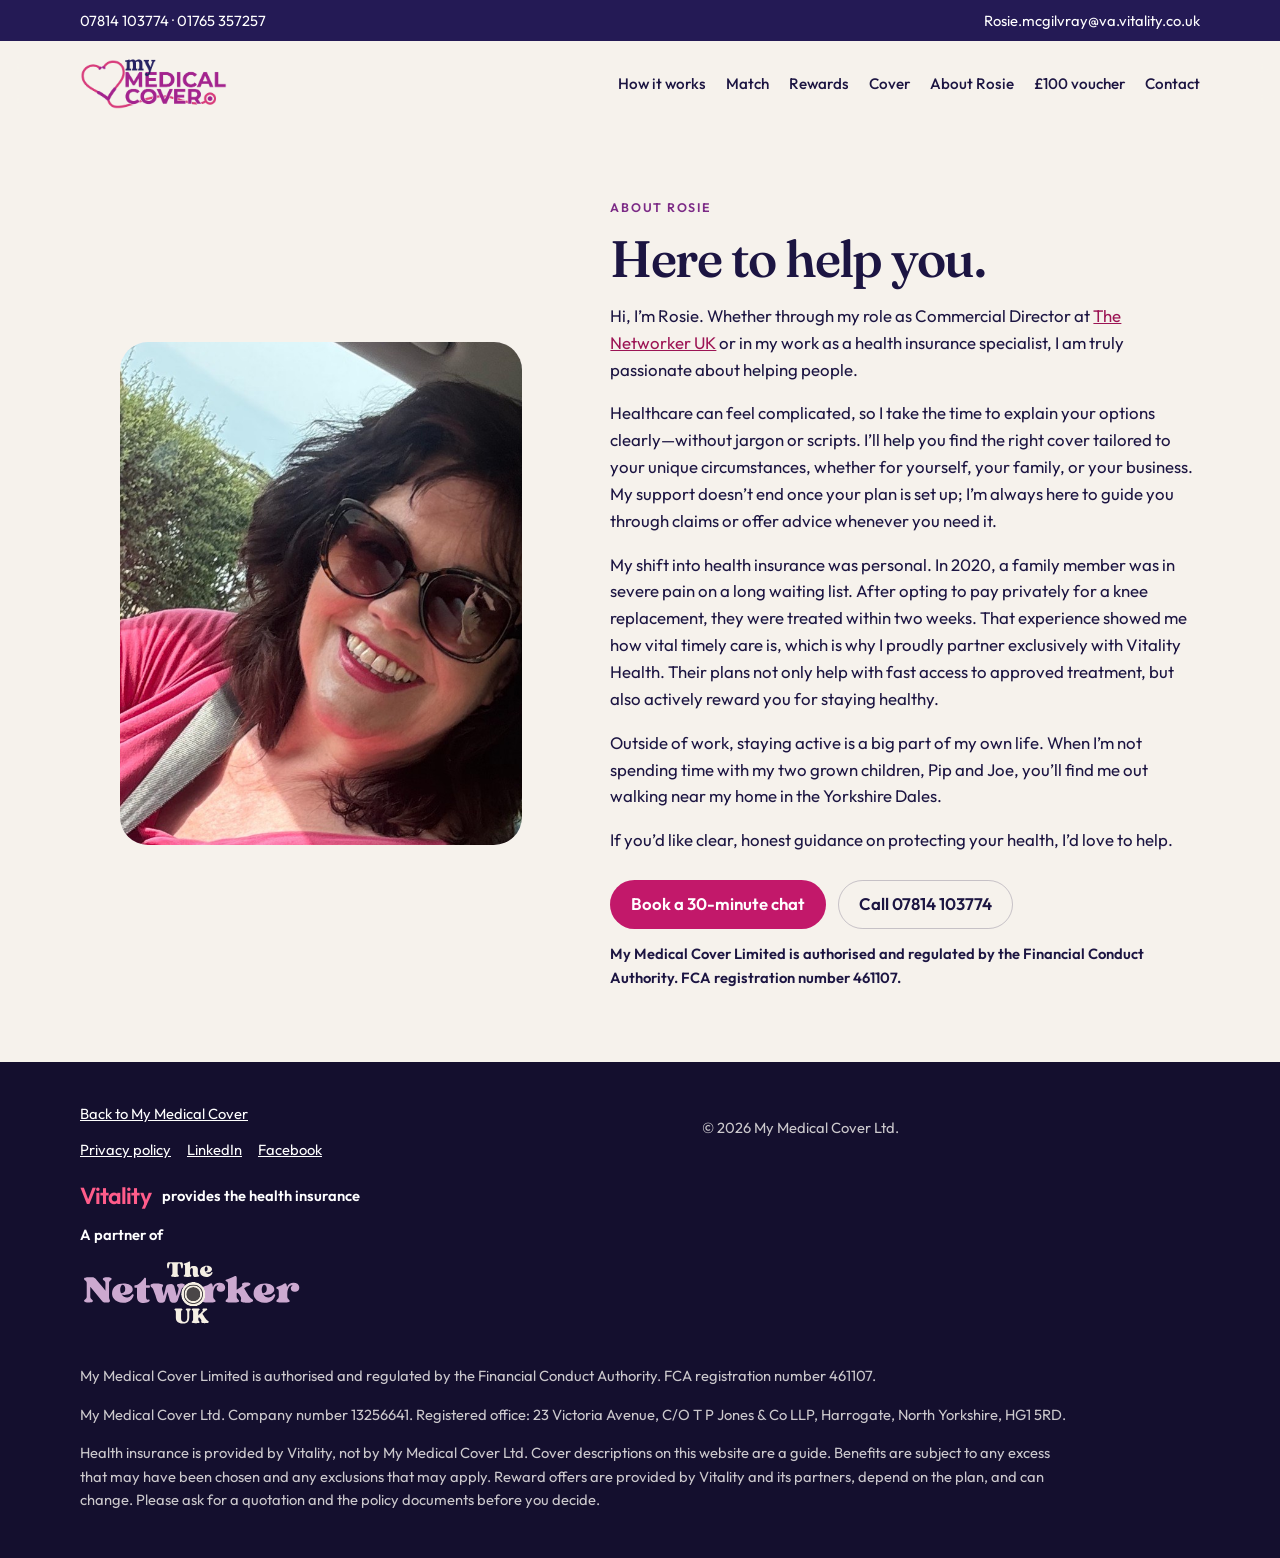
==== commit 77652e22: "Correct who the voucher is for, and remove the Instagram link. Co-authored-by: Cursor <cursoragent@c" ====
--- a/about.html
+++ b/about.html
@@ -14,7 +14,7 @@
   <meta property="og:locale" content="en_GB">
   <meta name="twitter:card" content="summary">
   <script type="application/ld+json">
-  {"@context":"https://schema.org","@type":"ProfessionalService","@id":"https://my-mc.co.uk/#business","name":"My Medical Cover Ltd","url":"https://my-mc.co.uk/","email":"Rosie.mcgilvray@va.vitality.co.uk","telephone":["+447814103774","+441765357257"],"address":{"@type":"PostalAddress","streetAddress":"23 Victoria Avenue, C/O T P Jones & Co LLP","addressLocality":"Harrogate","addressRegion":"North Yorkshire","postalCode":"HG1 5RD","addressCountry":"GB"},"founder":{"@type":"Person","name":"Rosie McGilvray"},"sameAs":["https://www.facebook.com/My-Medical-Cover-Ltd-100905602225410/","https://instagram.com/mymedicalcover","https://www.linkedin.com/in/rosie-mcgilvray-77485217/"]}
+  {"@context":"https://schema.org","@type":"ProfessionalService","@id":"https://my-mc.co.uk/#business","name":"My Medical Cover Ltd","url":"https://my-mc.co.uk/","email":"Rosie.mcgilvray@va.vitality.co.uk","telephone":["+447814103774","+441765357257"],"address":{"@type":"PostalAddress","streetAddress":"23 Victoria Avenue, C/O T P Jones & Co LLP","addressLocality":"Harrogate","addressRegion":"North Yorkshire","postalCode":"HG1 5RD","addressCountry":"GB"},"founder":{"@type":"Person","name":"Rosie McGilvray"},"sameAs":["https://www.facebook.com/My-Medical-Cover-Ltd-100905602225410/","https://www.linkedin.com/in/rosie-mcgilvray-77485217/"]}
   </script>
   <link rel="icon" href="assets/logo.png">
   <link rel="preconnect" href="https://fonts.googleapis.com">
@@ -79,7 +79,6 @@
             <li><a href="privacy.html">Privacy policy</a></li>
             <li><a href="https://www.linkedin.com/in/rosie-mcgilvray-77485217/">LinkedIn</a></li>
             <li><a href="https://www.facebook.com/My-Medical-Cover-Ltd-100905602225410/">Facebook</a></li>
-            <li><a href="https://instagram.com/mymedicalcover">Instagram</a></li>
           </ul>
         </div>
         <p>© <span id="year">2026</span> My Medical Cover Ltd.</p>
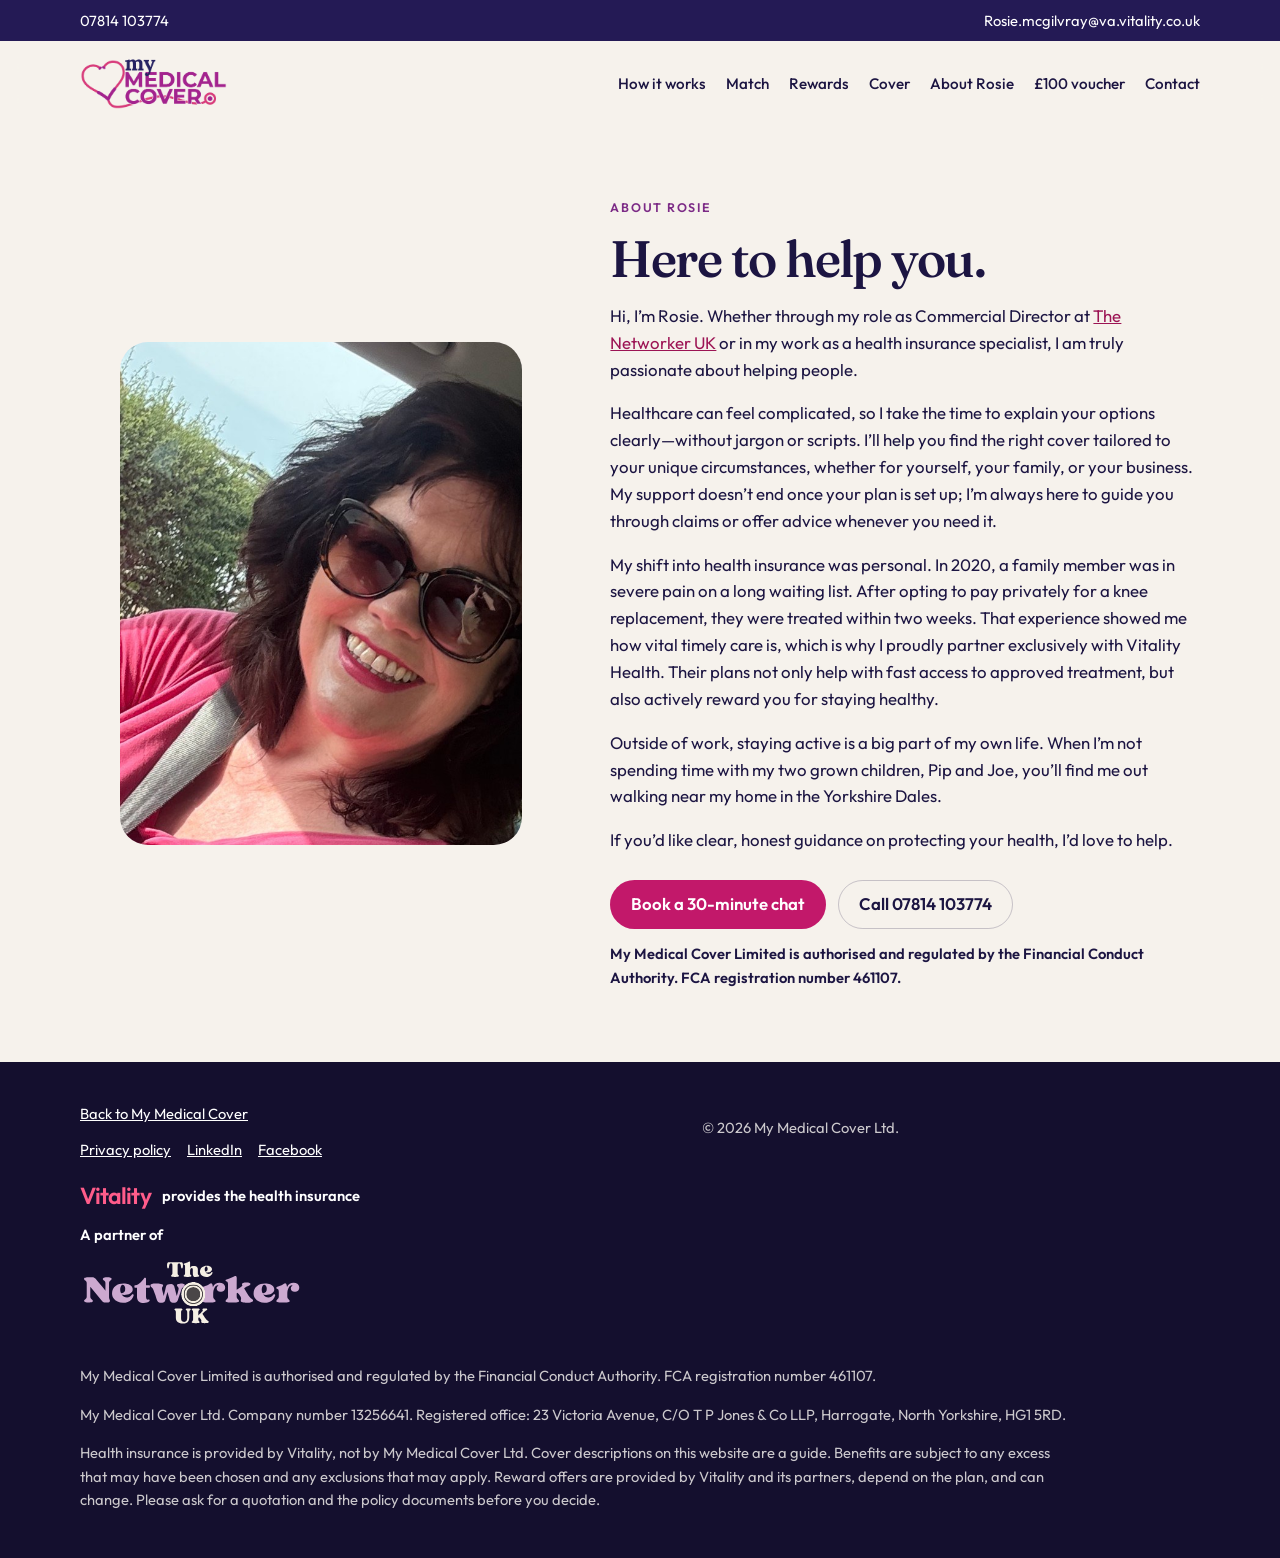
==== commit d9b049d3: "Remove the landline, and spell out the voucher privacy terms. Co-authored-by: Cursor <cursoragent@cu" ====
--- a/about.html
+++ b/about.html
@@ -14,7 +14,7 @@
   <meta property="og:locale" content="en_GB">
   <meta name="twitter:card" content="summary">
   <script type="application/ld+json">
-  {"@context":"https://schema.org","@type":"ProfessionalService","@id":"https://my-mc.co.uk/#business","name":"My Medical Cover Ltd","url":"https://my-mc.co.uk/","email":"Rosie.mcgilvray@va.vitality.co.uk","telephone":["+447814103774","+441765357257"],"address":{"@type":"PostalAddress","streetAddress":"23 Victoria Avenue, C/O T P Jones & Co LLP","addressLocality":"Harrogate","addressRegion":"North Yorkshire","postalCode":"HG1 5RD","addressCountry":"GB"},"founder":{"@type":"Person","name":"Rosie McGilvray"},"sameAs":["https://www.facebook.com/My-Medical-Cover-Ltd-100905602225410/","https://www.linkedin.com/in/rosie-mcgilvray-77485217/"]}
+  {"@context":"https://schema.org","@type":"ProfessionalService","@id":"https://my-mc.co.uk/#business","name":"My Medical Cover Ltd","url":"https://my-mc.co.uk/","email":"Rosie.mcgilvray@va.vitality.co.uk","telephone":["+447814103774"],"address":{"@type":"PostalAddress","streetAddress":"23 Victoria Avenue, C/O T P Jones & Co LLP","addressLocality":"Harrogate","addressRegion":"North Yorkshire","postalCode":"HG1 5RD","addressCountry":"GB"},"founder":{"@type":"Person","name":"Rosie McGilvray"},"sameAs":["https://www.facebook.com/My-Medical-Cover-Ltd-100905602225410/","https://www.linkedin.com/in/rosie-mcgilvray-77485217/"]}
   </script>
   <link rel="icon" href="assets/logo.png">
   <link rel="preconnect" href="https://fonts.googleapis.com">
@@ -26,7 +26,7 @@
   <a class="skip" href="#main">Skip to content</a>
   <div class="topbar">
     <div class="topbar-inner">
-      <span><a href="tel:07814103774">07814 103774</a> · <a href="tel:01765357257">01765 357257</a></span>
+      <span><a href="tel:07814103774">07814 103774</a></span>
       <a href="mailto:Rosie.mcgilvray@va.vitality.co.uk">Rosie.mcgilvray@va.vitality.co.uk</a>
     </div>
   </div>
--- a/css/styles.css
+++ b/css/styles.css
@@ -620,6 +620,18 @@
 }
 .terms { font-size: 0.95rem; }
 .terms li { margin: 0.4rem 0; }
+.refer-networker {
+  display: inline-flex;
+  margin: 0.35rem 0 0.2rem;
+  background: var(--navy);
+  border-radius: 16px;
+  padding: 0.65rem 0.85rem 0.5rem;
+}
+.refer-networker img {
+  height: 58px;
+  width: auto;
+  display: block;
+}
 
 .contact-row {
   display: grid;
